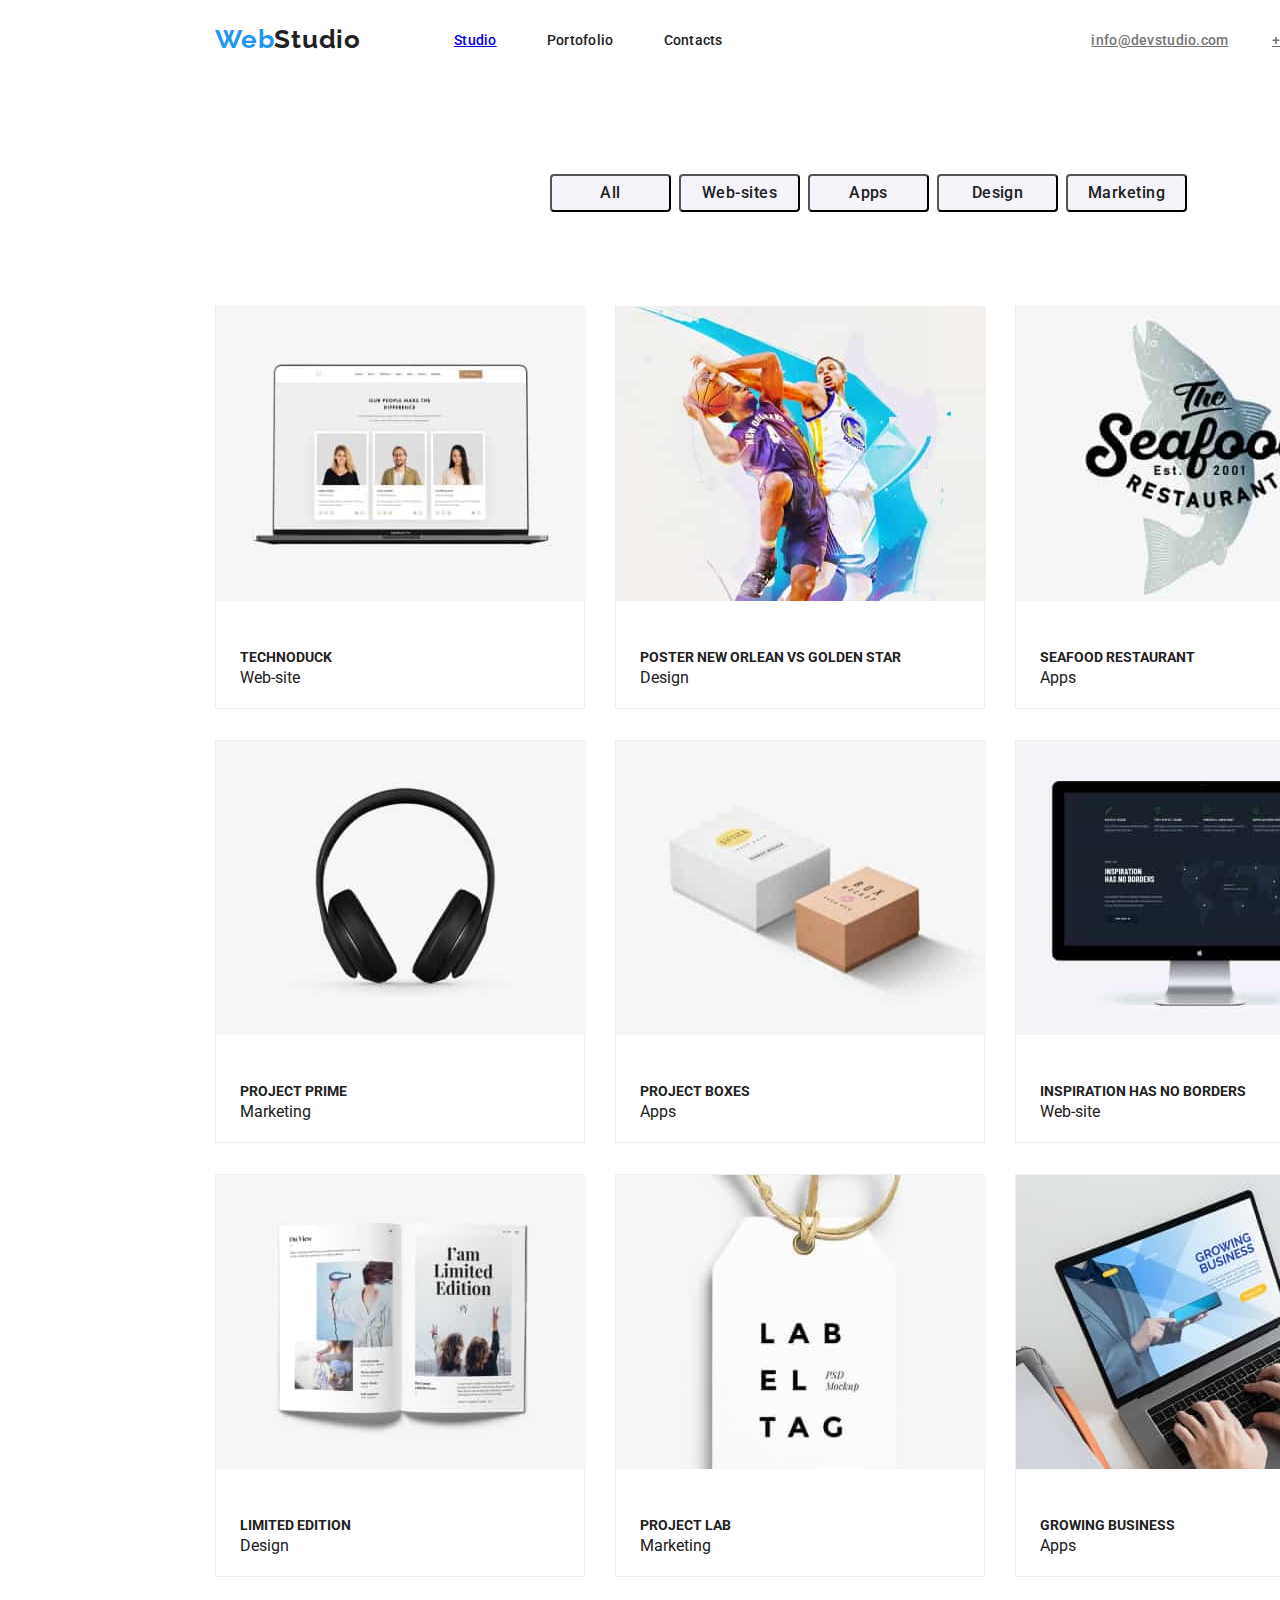
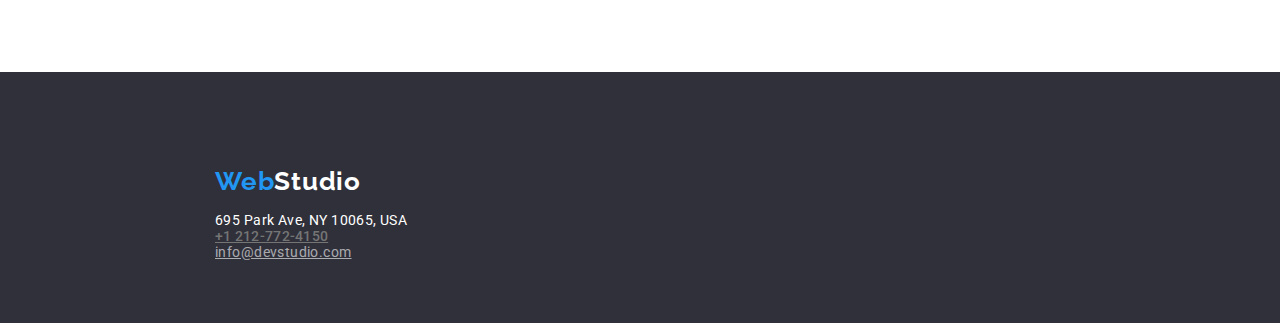
==== portofolio.html @ 9dde474e "WebStudio project" ====
<!DOCTYPE html>
<html lang="en">
  <head>
    <meta charset="UTF-8" />
    <meta http-equiv="X-UA-Compatible" content="IE=edge" />
    <meta name="viewport" content="width=device-width, initial-scale=1.0" />
    <title>WebStudio</title>
    <link rel="preconnect" href="https://fonts.googleapis.com" />
    <link rel="preconnect" href="https://fonts.gstatic.com" crossorigin />
    <link
      href="https://fonts.googleapis.com/css2?family=Raleway:wght@700&family=Roboto:ital,wght@0,400;0,500;0,900;1,700&display=swap"
      rel="stylesheet"
    />
    <link rel="stylesheet" href="modern-normalize.css" />
    <link rel="stylesheet" href="style.css" />
  </head>
  <body>
    <div class="container-port">
      <!--Header-->
      <header class="head-section">
        <nav>
          <div class="header-section">
            <ul class="top-section">
              <div class="logo-section">
                <li>Web<span class="studio-top">Studio</span></li>
              </div>
              <div class="link-section">
                <li class="studio-section"><a href="index.html">Studio</a></li>
                <li class="portofolio-section">Portofolio</li>
                <li class="contacts-section">Contacts</li>
              </div>
            </ul>

            <div class="info-section">
              <a class="info-mail" href="mailto:info@devstudio.com"
                >info@devstudio.com</a
              >
              <a class="info-phone" href="+1212-772-4150">+1 212-772-4150</a>
            </div>
          </div>
        </nav>
      </header>
      <main>
        <section class="button-section">
          <!--Buttons section-->
          <ul class="btn-section">
            <li>
              <button class="buttons">All</button>
            </li>
            <li>
              <button class="buttons">Web-sites</button>
            </li>
            <li>
              <button class="buttons">Apps</button>
            </li>
            <li>
              <button class="buttons">Design</button>
            </li>

            <li>
              <button class="buttons">Marketing</button>
            </li>
          </ul>

          <!--Projects section-->
          <section>
            <div class="project-section">
              <ul class="card-set">
                <li class="card-item">
                  <div class="border">
                    <img
                      src="images/technoduck.jpg"
                      alt="Technoduck"
                      width="370"
                    />
                    <div class="project-container">
                      <h2 class="projects">Technoduck</h2>
                      <span class="projects-name">Web-site</span>
                    </div>
                  </div>
                </li>

                <li class="card-item">
                  <div class="border">
                    <img
                      class="projects-images"
                      src="images/poster.jpg"
                      alt="New Orlean vs Golden Star"
                      width="370"
                    />
                    <div class="project-container">
                      <h2 class="projects">Poster New Orlean vs Golden Star</h2>
                      <span class="projects-name">Design</span>
                    </div>
                  </div>
                </li>

                <li class="card-item">
                  <div class="border">
                    <img
                      class="projects-images"
                      src="images/seafood.jpg"
                      alt="Seafood Restaurant"
                      width="370"
                    />
                    <div class="project-container">
                      <h2 class="projects">Seafood Restaurant</h2>
                      <span class="projects-name">Apps</span>
                    </div>
                  </div>
                </li>
                <li class="card-item">
                  <div class="border">
                    <img
                      class="projects-images"
                      src="images/projectprime.jpg"
                      alt="Project Prime"
                      width="370"
                    />
                    <div class="project-container">
                      <h2 class="projects">Project Prime</h2>
                      <span class="projects-name">Marketing</span>
                    </div>
                  </div>
                </li>

                <li class="card-item">
                  <div class="border">
                    <img
                      class="projects-images"
                      src="images/projectboxes.jpg"
                      alt="Project Boxes"
                      width="370"
                    />
                    <div class="project-container">
                      <h2 class="projects">Project Boxes</h2>
                      <span class="projects-name">Apps</span>
                    </div>
                  </div>
                </li>
                <li class="card-item">
                  <div class="border">
                    <img
                      class="projects-images"
                      src="images/inspnoborder.jpg"
                      alt="Inspiration has no Borders"
                      width="370"
                    />
                    <div class="project-container">
                      <h2 class="projects">Inspiration has no Borders</h2>
                      <span class="projects-name">Web-site</span>
                    </div>
                  </div>
                </li>
                <li class="card-item">
                  <div class="border">
                    <img
                      class="projects-images"
                      src="images/limitededition.jpg"
                      alt="Limited Edition"
                      width="370"
                    />
                    <div class="project-container">
                      <h2 class="projects">Limited Edition</h2>
                      <span class="projects-name">Design</span>
                    </div>
                  </div>
                </li>

                <li class="card-item">
                  <div class="border">
                    <img
                      class="projects-images"
                      src="images/projectlab.jpg"
                      alt="Project LAB"
                      width="370"
                    />
                    <div class="project-container">
                      <h2 class="projects">Project LAB</h2>
                      <span class="projects-name">Marketing</span>
                    </div>
                  </div>
                </li>
                <li class="card-item">
                  <div class="border">
                    <img
                      class="projects-images"
                      src="images/growingbusiness.jpg"
                      alt="Growing Business"
                      width="370"
                    />
                    <div class="project-container">
                      <h2 class="projects">Growing Business</h2>
                      <span class="projects-name">Apps</span>
                    </div>
                  </div>
                </li>
              </ul>
            </div>
          </section>
        </section>
      </main>

      <!--Footer section-->
      <footer class="footer-section">
        <div class="address-section">
          <address class="address">
            <span class="webstudio-section"
              >Web<span class="studio-bottom">Studio</span></span
            >

            <br />
            695 Park Ave, NY 10065, USA
            <a class="info-phone" href="+1212-772-4150">+1 212-772-4150</a>
            <a class="mail" href="mailto:info@devstudio.com"
              >info@devstudio.com</a
            >
          </address>
        </div>
      </footer>
    </div>
  </body>
</html>
---- style.css ----
body {
  font-family: Roboto, "Open Sans", "Helvetica Neue", sans-serif;
  color: #212121;
}

* {
  margin: 0;
  padding: 0;
  box-sizing: Border-box;
}
ul {
  list-style-type: none;
}

.buttons:hover {
  background: #2196f3;
  cursor: pointer;
}
a:hover {
  color: #2196f3;
}
a:focus {
  color: #2196f3;
}
.buttons:focus,
.button:focus {
  color: #fff;
  background: #2196f3;
}
.container-port {
  display: flex;
  width: 1600px;
  flex-direction: column;
  justify-content: center;
  align-items: center;
  gap: 94px;
  background: #fff;
}
.container {
  width: 1600px;
  height: 2348px;

  background: #fff;
}

.webstudio-section {
  color: #2196f3;
  font-size: 26px;
  font-family: Raleway;
  font-style: normal;
  font-weight: 700;
  line-height: normal;
  letter-spacing: 0.78px;
}
.studio-section,
.portofolio-section,
.contacts-section {
  color: #212121;
  font-size: 14px;
  font-family: inherit;
  font-style: normal;
  font-weight: 500;
  line-height: normal;
  letter-spacing: 0.28px;
}

h1 {
  display: flex;
  width: 696px;
  flex-direction: column;
  flex-shrink: 0;
  color: #fff;
  text-align: center;
  font-size: 44px;
  font-family: inherit;
  font-style: normal;
  font-weight: 900;
  line-height: 1.36;
  letter-spacing: 2.64px;
  text-transform: uppercase;
  margin-top: 35px;
  margin-right: auto;
  margin-left: auto;
}
.button {
  color: #fff;
  text-align: center;
  font-size: 16px;
  font-family: inherit;
  font-style: normal;
  font-weight: 700;
  line-height: 30px;
  letter-spacing: 0.96px;
  margin-left: 720px;
}
h2 {
  display: flex;
  width: 270px;
  flex-direction: column;
  flex-shrink: 0;
  color: #212121;
  font-size: 14px;
  font-family: inherit;
  font-style: normal;
  font-weight: 700;
  line-height: normal;

  text-transform: uppercase;
}
p {
  display: flex;
  width: 270px;
  height: 75px;
  flex-direction: column;
  flex-shrink: 0;
  color: #757575;
  font-size: 14px;
  font-family: inherit;
  font-style: normal;
  font-weight: 400;
  line-height: 24px;
  letter-spacing: 0.42px;
}

.info-phone {
  color: #757575;
  font-size: 14px;
  font-family: inherit;
  font-style: normal;
  font-weight: 500;
  line-height: normal;
  letter-spacing: 0.28px;
}

.top-section {
  display: flex;
  padding-left: 215px;
}
.info-mail {
  padding-right: 40px;
  color: #757575;
}
.info-section {
  color: #757575;
  font-family: Roboto;
  font-size: 14px;
  font-style: normal;
  font-weight: 500;
  line-height: normal;
  letter-spacing: 0.28px;
  padding-right: 215px;
  padding-top: 32px;
  padding-bottom: 32px;
}

.header-section {
  display: flex;
  justify-content: space-between;
  width: 1600px;
  height: 80px;
  flex-shrink: 0;
  background: #fff;
}
.logo-section {
  color: #2196f3;
  font-family: Raleway;
  font-size: 26px;
  font-style: normal;
  font-weight: 700;
  line-height: normal;
  letter-spacing: 0.78px;
  padding-right: 93px;
  padding-top: 24px;
  padding-bottom: 25px;
}
.studio-section,
.portofolio-section {
  padding-right: 50px;
}
.studio-top {
  color: #212121;
}
.studio-bottom {
  color: #fff;
}
.link-section {
  color: #212121;
  font-family: Roboto;
  font-size: 14px;
  font-style: normal;
  font-weight: 500;
  line-height: normal;
  letter-spacing: 0.28px;
  display: flex;
  padding-top: 32px;
}

.details {
  color: #212121;
  text-align: center;
  font-size: 36px;
  font-family: inherit;
  font-style: normal;
  font-weight: 700;
  line-height: normal;
  letter-spacing: 1.08px;
  margin-right: auto;
  margin-left: auto;
}
.details-ourteam {
  color: #212121;
  text-align: center;
  font-size: 36px;
  font-family: inherit;
  font-style: normal;
  font-weight: 700;
  line-height: normal;
  letter-spacing: 1.08px;
  margin-right: auto;
  margin-left: auto;
  padding-bottom: 50px;
}
.details-section {
  display: flex;
  justify-content: space-evenly;
  padding-left: 215px;
  padding-right: 215px;
}
.whatwedo-section {
  width: 1600px;
  height: 386px;
  background: #fff;
}
.team-section {
  width: 1600px;
  height: 648px;
  flex-shrink: 0;
  background: #f5f4fa;
}
.team-list {
  display: flex;
  justify-content: space-evenly;
}

.our-team {
  width: 270px;
  height: 368px;
  flex-shrink: 0;
  border-radius: 0px 0px 4px 4px;
  background: #fff;
}
.team-names {
  color: #212121;
  text-align: center;
  font-size: 16px;
  font-family: inherit;
  font-style: normal;
  font-weight: 500;
  line-height: normal;
  letter-spacing: 0.48px;
}
.team-jobs {
  color: #757575;
  text-align: center;
  font-size: 16px;
  font-family: inherit;
  font-style: normal;
  font-weight: 400;
  line-height: normal;
  letter-spacing: 0.48px;
}
.footer-section {
  width: 1600px;
  height: 251px;
  flex-shrink: 0;
  background: #2f303a;
}
.address {
  display: flex;
  width: 207px;
  height: 16px;
  flex-direction: column;
  flex-shrink: 0;
  color: #fff;
  font-size: 14px;
  font-family: inherit;
  font-style: normal;
  font-weight: 400;
  line-height: normal;
  letter-spacing: 0.42px;
  margin-left: 215px;
  margin-right: 1178px;
  justify-content: space-evenly;
}
.mail {
  display: flex;
  width: 231px;
  height: 16px;
  flex-direction: column;
  flex-shrink: 0;
  color: rgba(255, 255, 255, 0.6);
  font-size: 14px;
  font-family: inherit;
  font-style: normal;
  font-weight: 400;
  line-height: 16px;
  letter-spacing: 0.42px;
}

.main-section,
.ability-section,
.details-section,
.team-section,
.footer-section,
.title-section {
  padding-top: 94px;
  padding-bottom: 94px;
}

.main-section {
  width: 1600px;
  height: 80px;
  flex-shrink: 0;
  background: #fff;
}
.title-section {
  width: 1600px;
  height: 600px;
  flex-shrink: 0;
  background: #2f303a;
}

.ability-section {
  width: 1600px;
  background: #fff;
}
.abilities-section {
  display: flex;
  justify-content: space-evenly;
  margin-right: 215px;
  margin-left: 215px;
  margin-bottom: 94px;
}
.team-section {
  width: 1600px;
  height: 648px;
  flex-shrink: 0;
  background: #f5f4fa;
}
.footer-section {
  width: 1600px;
  height: 251px;
  flex-shrink: 0;
  background: #2f303a;
}

.button-section {
  display: flex;
  width: 1600px;
  flex-direction: column;
  justify-content: center;
  align-items: center;
  gap: 94px;
  background: #fff;
}

.buttons {
  width: 121px;
  height: 38px;
  flex-shrink: 0;
  border-radius: 4px;
  background: #f5f4fa;
  margin-left: 8px;
  color: #212121;
  text-align: center;
  font-family: inherit;
  font-size: 16px;
  font-style: normal;
  font-weight: 500;
  line-height: 26px;
  letter-spacing: 0.48px;
}

.project-container {
  padding: 24px 237px 20px 24px;
}

.team-container {
  color: #212121;
  text-align: center;
  font-family: inherit;
  font-size: 16px;
  font-style: normal;
  font-weight: 500;
  line-height: normal;
  letter-spacing: 0.48px;
}
.btn-section {
  display: flex;
  width: 516px;
  height: 38px;
}

.project-section {
  display: flex;
  width: 1600px;
  flex-direction: column;
  justify-content: center;
  align-items: center;
  gap: 94px;
  background: #fff;

  padding-left: 215px;
  padding-right: 215px;
}
.projects {
  padding-top: 20px;
  padding-bottom: 4px;
}
.card-set {
  display: flex;
  flex-wrap: wrap;
  margin-left: -30px;
  margin-top: -30px;
}
.card-item {
  background: #fff;
  margin-left: 30px;
  margin-top: 30px;
  width: 370px;
  height: 404px;
  flex-shrink: 0;

  background: #fff;
  flex-basis: calc((100% - 90px) / 3);
}
.border {
  border: 1px solid #eee;
}
.card-list {
  margin-left: 30px;
  margin-top: 30px;
}
.icons-list{
  width: 106px;
  height: 60px;
  flex-shrink: 0;
}
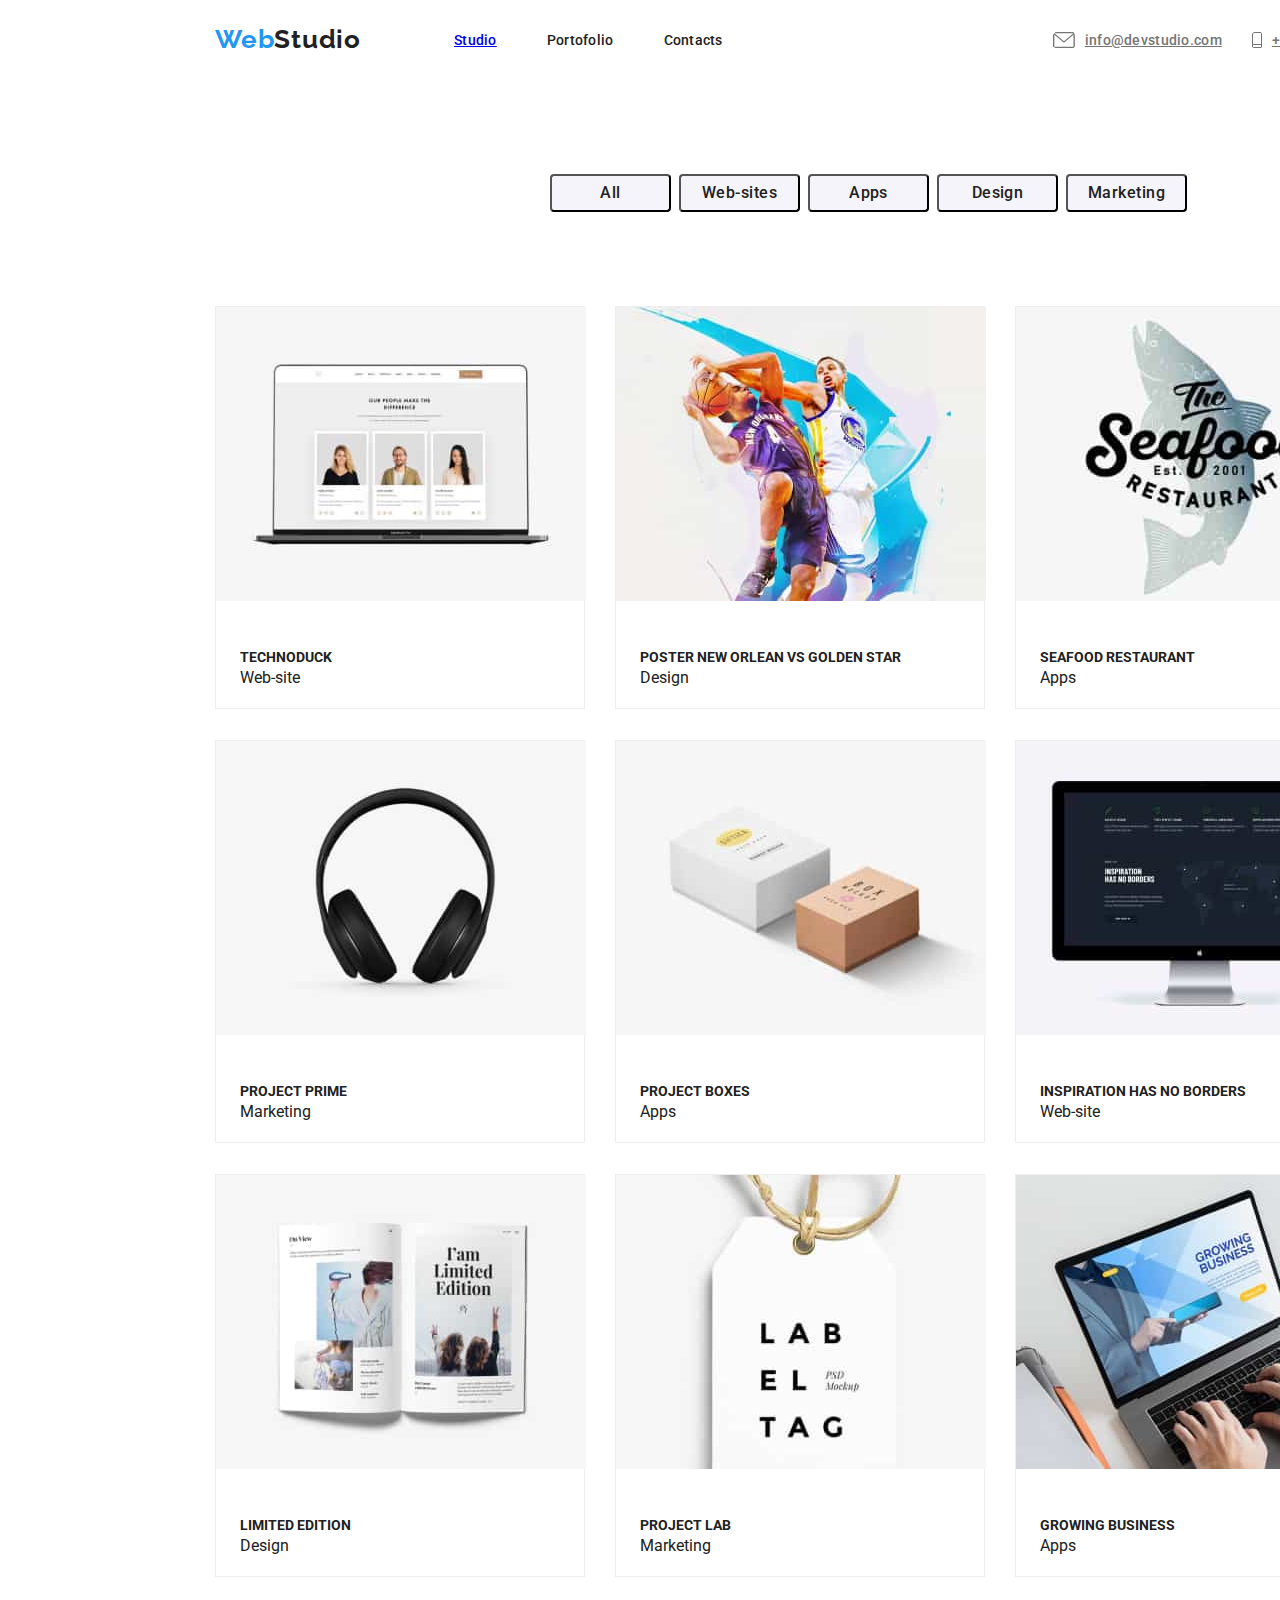
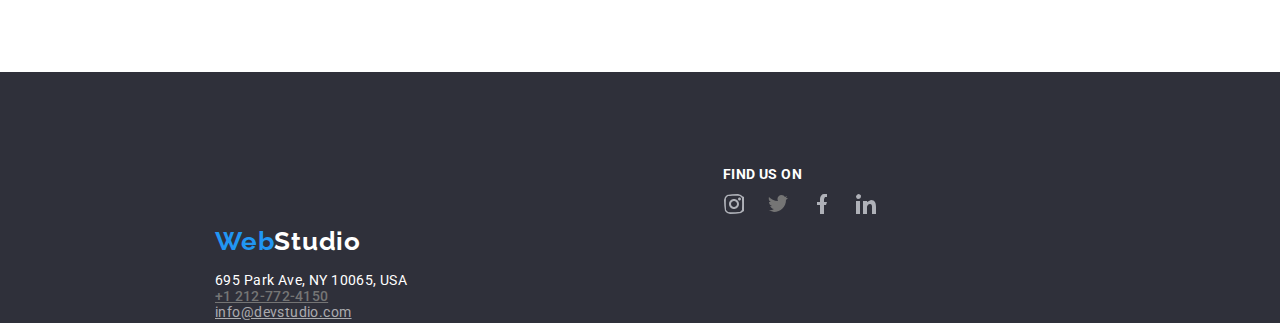
==== commit 44a819b2: "WebStudio Project" ====
--- a/portofolio.html
+++ b/portofolio.html
@@ -30,11 +30,19 @@
                 <li class="contacts-section">Contacts</li>
               </div>
             </ul>
-
             <div class="info-section">
+              <div class="icons-mail-phone">
+                <img src="./images/icons.svg/envelope.svg" alt="My Happy SVG" />
+              </div>
               <a class="info-mail" href="mailto:info@devstudio.com"
-                >info@devstudio.com</a
-              >
+                >info@devstudio.com
+              </a>
+              <div class="icons-mail-phone">
+                <img
+                  src="./images/icons.svg/smartphone.svg"
+                  alt="My Happy SVG"
+                />
+              </div>
               <a class="info-phone" href="+1212-772-4150">+1 212-772-4150</a>
             </div>
           </div>
@@ -202,7 +210,41 @@
       </main>
 
       <!--Footer section-->
+
       <footer class="footer-section">
+        <div class="footer-icons-section">
+          <h3 class="icons-title">Find us on</h3>
+          <div class="footer-icons">
+            <div class="footer-icons-space">
+              <img
+                class="icon-instagram"
+                src="./images/icons.svg/instagram.svg"
+                alt="My Happy SVG"
+              />
+            </div>
+            <div class="footer-icons-space">
+              <img
+                class="icon-twitter"
+                src="./images/icons.svg/twitter.svg"
+                alt="My Happy SVG"
+              />
+            </div>
+            <div class="footer-icons-space">
+              <img
+                class="icon-facebook"
+                src="./images/icons.svg/facebook.svg"
+                alt="My Happy SVG"
+              />
+            </div>
+            <div class="footer-icons-space">
+              <img
+                class="icon-linkedin"
+                src="./images/icons.svg/linkedin.svg"
+                alt="My Happy SVG"
+              />
+            </div>
+          </div>
+        </div>
         <div class="address-section">
           <address class="address">
             <span class="webstudio-section"
--- a/style.css
+++ b/style.css
@@ -19,6 +19,11 @@
 a:hover {
   color: #2196f3;
 }
+.icons-mail-phone:hover {
+  filter: invert(0.4) sepia(1) saturate(15.7) hue-rotate(183.6deg)
+    brightness(0.95);
+  cursor: pointer;
+}
 a:focus {
   color: #2196f3;
 }
@@ -26,6 +31,10 @@
 .button:focus {
   color: #fff;
   background: #2196f3;
+}
+.buttons:hover {
+  box-shadow: 0px 2px 2px 0px rgba(0, 0, 0, 0.12),
+    0px 1px 2px 0px rgba(0, 0, 0, 0.08), 0px 3px 1px 0px rgba(0, 0, 0, 0.1);
 }
 .container-port {
   display: flex;
@@ -151,6 +160,7 @@
   padding-right: 215px;
   padding-top: 32px;
   padding-bottom: 32px;
+  display: flex;
 }
 
 .header-section {
@@ -328,6 +338,8 @@
   height: 600px;
   flex-shrink: 0;
   background: #2f303a;
+  background-image: url(images/img.png),
+    linear-gradient(to bottom, #fff, rgb(160, 158, 158), rgb(58, 57, 57), #000);
 }
 
 .ability-section {
@@ -394,6 +406,8 @@
   font-weight: 500;
   line-height: normal;
   letter-spacing: 0.48px;
+  box-shadow: 0px 2px 1px 0px rgba(0, 0, 0, 0.2),
+    0px 1px 1px 0px rgba(0, 0, 0, 0.14), 0px 1px 3px 0px rgba(0, 0, 0, 0.12);
 }
 .btn-section {
   display: flex;
@@ -437,12 +451,151 @@
 .border {
   border: 1px solid #eee;
 }
+.border:hover {
+  border: 1px solid #eee;
+  background: #fff;
+  box-shadow: 1px 4px 6px 0px rgba(0, 0, 0, 0.16),
+    0px 4px 4px 0px rgba(0, 0, 0, 0.06), 0px 1px 1px 0px rgba(0, 0, 0, 0.12);
+}
 .card-list {
   margin-left: 30px;
   margin-top: 30px;
 }
-.icons-list{
+
+.icons-mail-phone {
+  display: flex;
+  justify-content: flex-end;
+  padding-right: 10px;
+  width: 10px;
+  height: 16px;
+  flex-shrink: 0;
+}
+.icons-list {
+  width: 270px;
+  height: 120px;
+  flex-shrink: 0;
+  border-radius: 4px;
+  background: #f5f4fa;
+
+  display: flex;
+  justify-content: center;
+  align-items: center;
+}
+.icon-list {
+  width: 70px;
+  height: 70px;
+  flex-shrink: 0;
+}
+
+.icon-space {
+  padding-bottom: 30px;
+}
+
+.social-icons-space {
+  width: 44px;
+  height: 44px;
+  border-radius: 50px;
+  background-color: fff;
+
+  display: flex;
+  justify-content: space-around;
+  align-items: center;
+}
+.icon-instagram,
+.icon-twitter,
+.icon-facebook,
+.icon-linkedin {
+  width: 20px;
+  height: 20px;
+}
+.social-icons {
+  display: flex;
+  justify-content: space-evenly;
+  padding-top: 16px;
+}
+.icon-instagram:hover,
+.icon-twitter:hover,
+.icon-facebook:hover,
+.icon-linkedin:hover {
+  filter: invert(0) sepia(0.5) saturate(0.1) hue-rotate(0deg) brightness(40);
+  cursor: pointer;
+}
+.social-icons-space:hover {
+  background: #2196f3;
+  cursor: pointer;
+}
+
+.customers-section {
+  width: 1600px;
+  height: 451px;
+}
+.customer-title {
+  color: #212121;
+  text-align: center;
+  font-family: Roboto;
+  font-size: 36px;
+  font-style: normal;
+  font-weight: 700;
+  line-height: normal;
+  letter-spacing: 1.08px;
+  padding-top: 94px;
+}
+.logo-icons {
   width: 106px;
   height: 60px;
-  flex-shrink: 0;
-}
+}
+.customer-icons {
+  display: flex;
+  align-items: center;
+  gap: 10px;
+  justify-content: center;
+  padding-top: 50px;
+}
+
+.customer-icons-space {
+  width: 170px;
+  height: 92px;
+  flex-shrink: 0;
+  border-radius: 4px;
+  border: 1px solid #afb1b8;
+
+  display: flex;
+  justify-content: center;
+  align-items: center;
+}
+.logo-icons:hover {
+  filter: invert(0.4) sepia(1) saturate(15.7) hue-rotate(183.6deg)
+    brightness(0.95);
+  cursor: pointer;
+}
+.footer-icons {
+  display: flex;
+  justify-content: center;
+}
+.icons-title {
+  color: #fff;
+  font-family: Roboto;
+  font-size: 14px;
+  font-style: normal;
+  font-weight: 700;
+  line-height: normal;
+  letter-spacing: 0.42px;
+  text-transform: uppercase;
+  padding-right: 75px;
+  display: flex;
+  justify-content: center;
+}
+.footer-icons-space {
+  width: 44px;
+  height: 44px;
+  flex-shrink: 0;
+  fill: rgba(255, 255, 255, 0.1);
+  border-radius: 50%;
+  align-items: center;
+  display: flex;
+  justify-content: space-around;
+}
+.footer-icons-space:hover {
+  background: #2196f3;
+  cursor: pointer;
+}
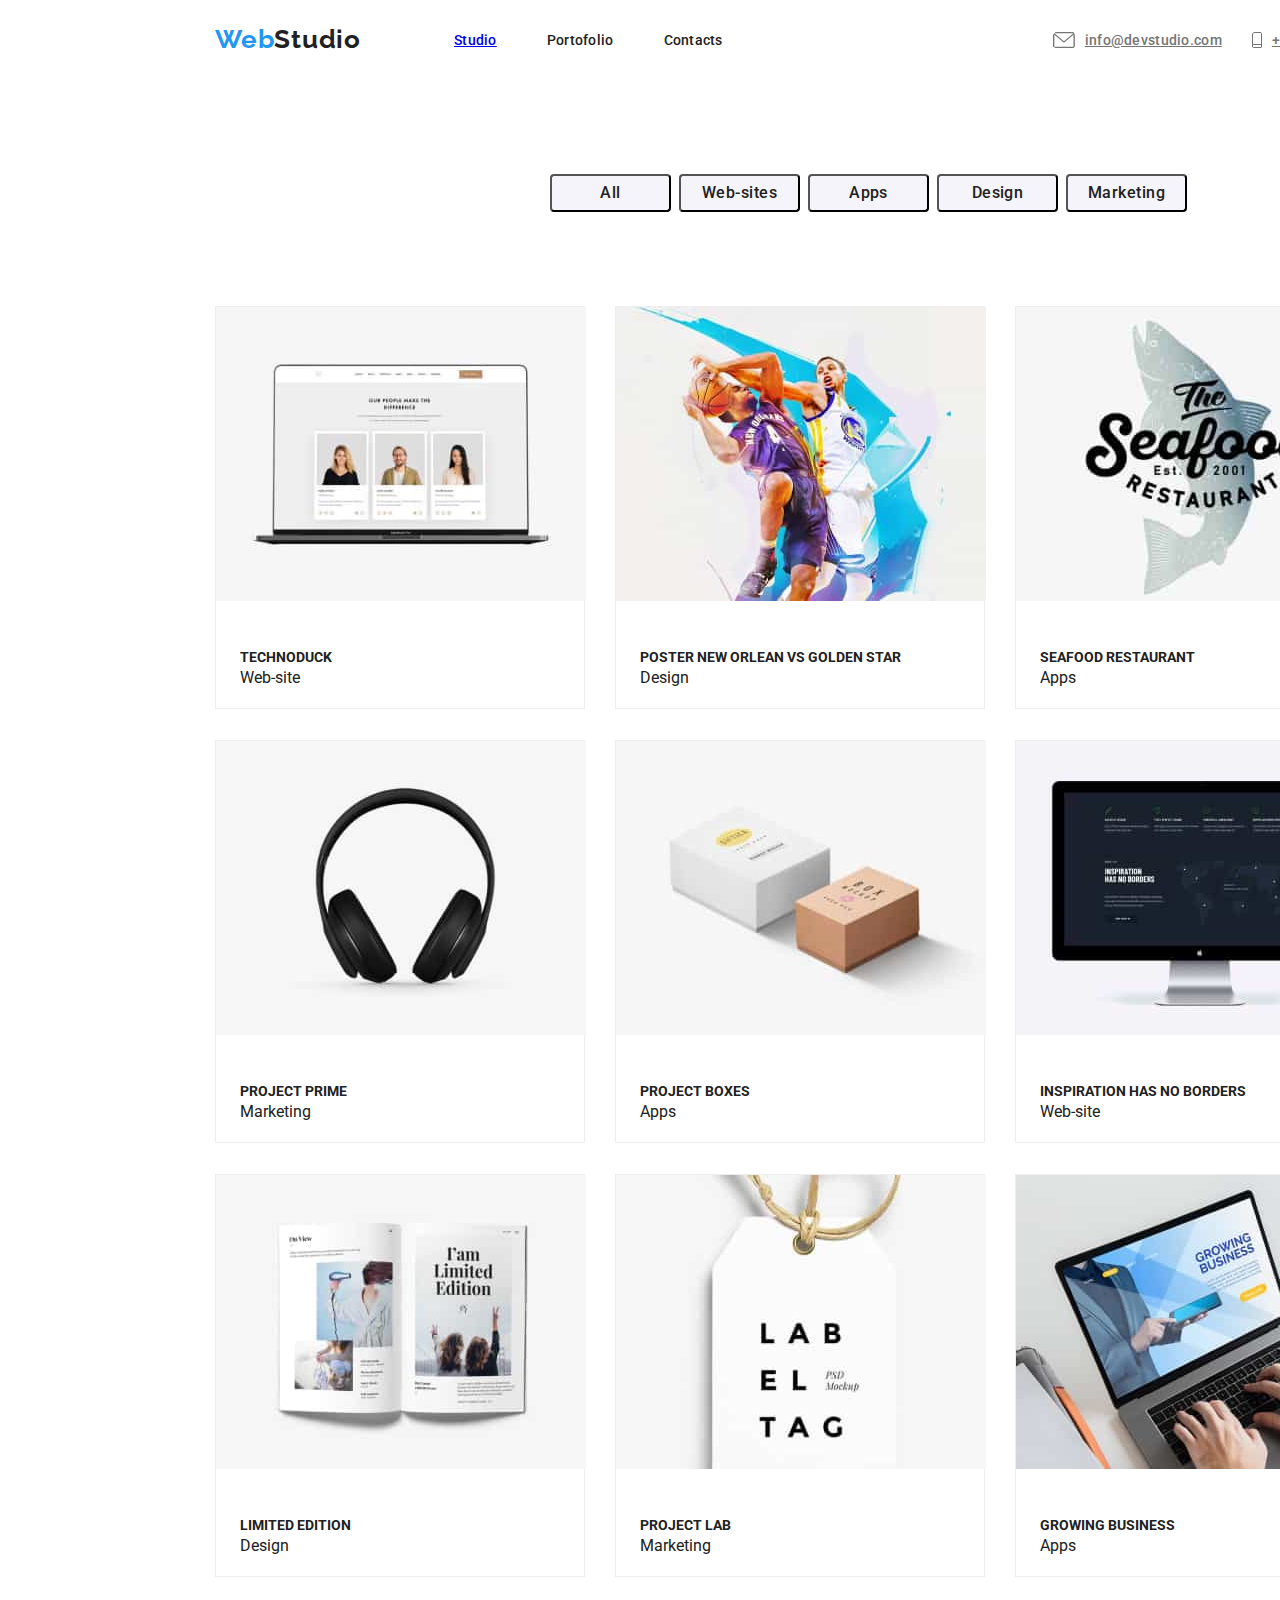
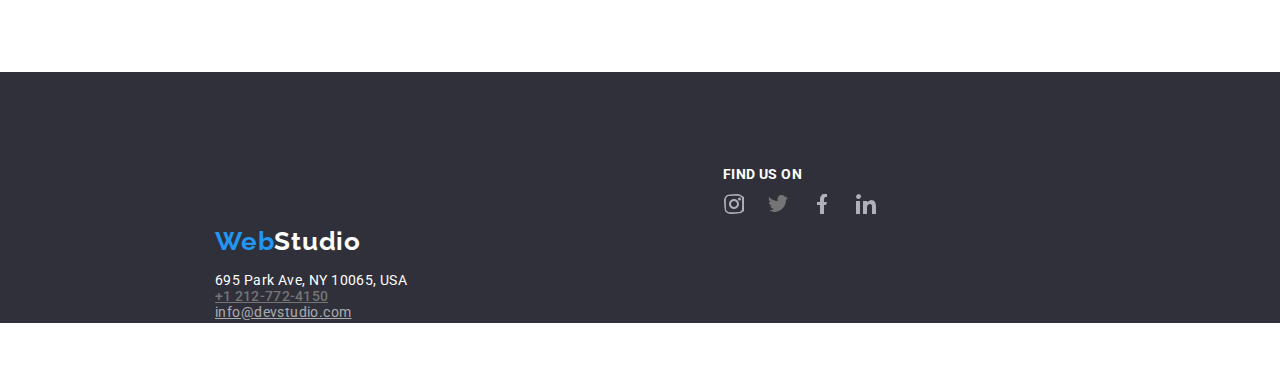
==== commit b014ed49: "WebStudio Project" ====
--- a/portofolio.html
+++ b/portofolio.html
@@ -247,16 +247,18 @@
         </div>
         <div class="address-section">
           <address class="address">
-            <span class="webstudio-section"
-              >Web<span class="studio-bottom">Studio</span></span
-            >
-
-            <br />
-            695 Park Ave, NY 10065, USA
-            <a class="info-phone" href="+1212-772-4150">+1 212-772-4150</a>
-            <a class="mail" href="mailto:info@devstudio.com"
-              >info@devstudio.com</a
-            >
+            <div class="address-contacts">
+              <span class="webstudio-section"
+                >Web<span class="studio-bottom">Studio</span></span
+              >
+
+              <br />
+              695 Park Ave, NY 10065, USA
+              <a class="info-phone" href="+1212-772-4150">+1 212-772-4150</a>
+              <a class="mail" href="mailto:info@devstudio.com"
+                >info@devstudio.com</a
+              >
+            </div>
           </address>
         </div>
       </footer>
--- a/style.css
+++ b/style.css
@@ -60,6 +60,8 @@
   font-weight: 700;
   line-height: normal;
   letter-spacing: 0.78px;
+  display: flex;
+
 }
 .studio-section,
 .portofolio-section,
@@ -340,6 +342,7 @@
   background: #2f303a;
   background-image: url(images/img.png),
     linear-gradient(to bottom, #fff, rgb(160, 158, 158), rgb(58, 57, 57), #000);
+  background-size: 1600px;
 }
 
 .ability-section {
@@ -563,6 +566,7 @@
   justify-content: center;
   align-items: center;
 }
+
 .logo-icons:hover {
   filter: invert(0.4) sepia(1) saturate(15.7) hue-rotate(183.6deg)
     brightness(0.95);
@@ -599,3 +603,6 @@
   background: #2196f3;
   cursor: pointer;
 }
+.address-contacts{
+  padding-bottom: 60px;
+}
